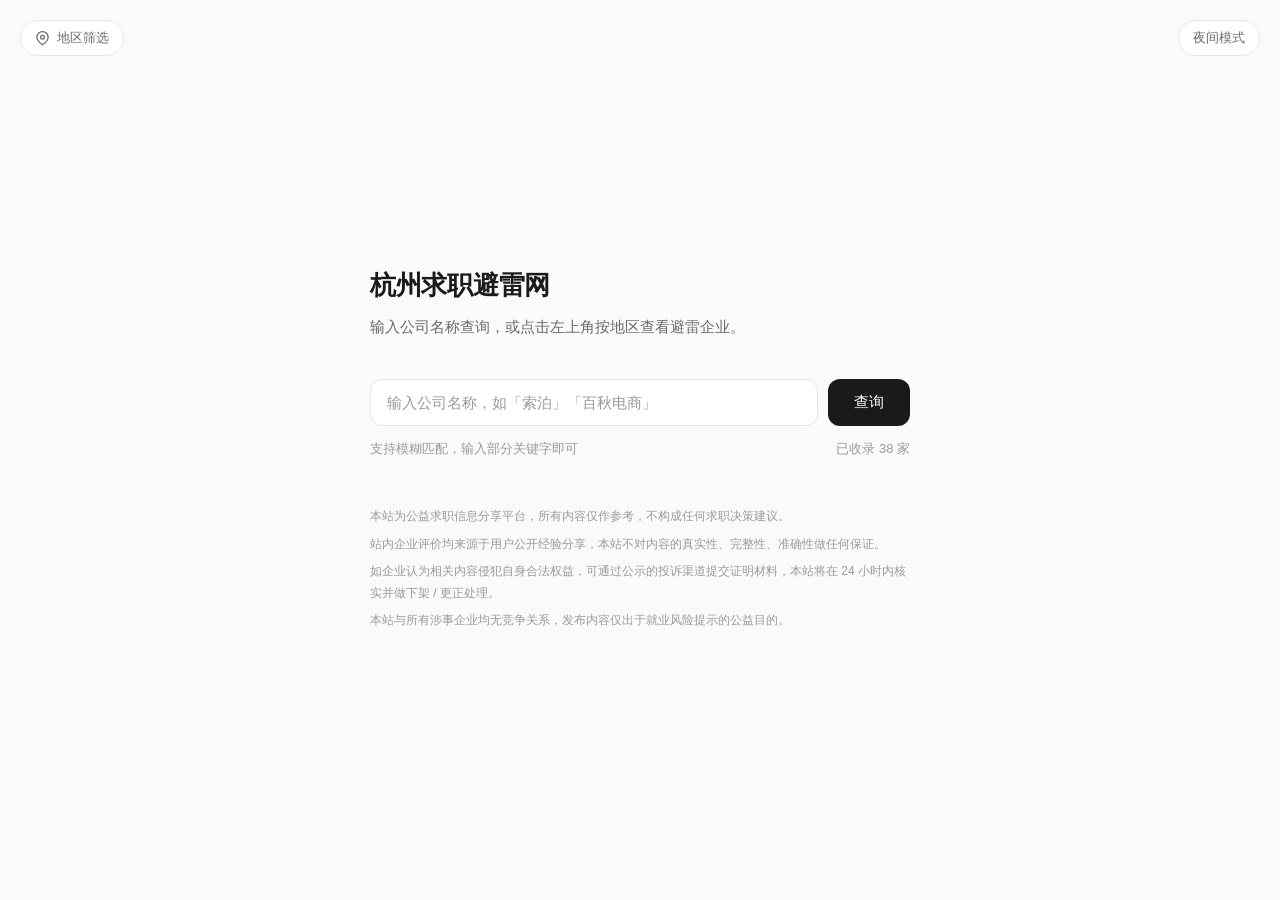
==== index.html @ a86a68ba "feat: 底部新增公益免责声明 - 搜索页与地区页底部统一展示四条免责声明：公益性质、内容仅供参考、侵权投诉 24 小时处理、与涉事企业无竞争关系 - footer 段落改用 p 标签并补充段间距样" ====
<!DOCTYPE html>
<html lang="zh-CN">
<head>
<meta charset="UTF-8">
<meta name="viewport" content="width=device-width, initial-scale=1.0">
<title>杭州求职避雷网</title>
<link rel="stylesheet" href="style.css">
<script>
  // 尽早应用主题，避免加载闪烁
  (function () {
    var saved = localStorage.getItem('theme');
    var dark = saved ? saved === 'dark'
      : window.matchMedia && window.matchMedia('(prefers-color-scheme: dark)').matches;
    if (dark) document.documentElement.setAttribute('data-theme', 'dark');
  })();
</script>
</head>
<body class="center">
  <div class="topbar">
    <a class="icon-btn" href="regions.html" title="按地区筛选">
      <svg viewBox="0 0 24 24" fill="none" stroke="currentColor" stroke-width="2" stroke-linecap="round" stroke-linejoin="round">
        <path d="M21 10c0 6-9 12-9 12s-9-6-9-12a9 9 0 0 1 18 0z"/>
        <circle cx="12" cy="10" r="3"/>
      </svg>
      地区筛选
    </a>
    <button class="icon-btn" id="themeToggle">夜间模式</button>
  </div>

  <div class="wrap">
    <div class="header">
      <h1>杭州求职避雷网</h1>
      <p>输入公司名称查询，或点击左上角按地区查看避雷企业。</p>
    </div>

    <div class="search-box">
      <input id="searchInput" type="text" placeholder="输入公司名称，如「索泊」「百秋电商」" autocomplete="off">
      <button id="searchBtn">查询</button>
    </div>

    <div class="meta">
      <span>支持模糊匹配，输入部分关键字即可</span>
      <span id="stat"></span>
    </div>

    <div class="suggest" id="suggest"></div>

    <div class="footer">
      <p>本站为公益求职信息分享平台，所有内容仅作参考，不构成任何求职决策建议。</p>
      <p>站内企业评价均来源于用户公开经验分享，本站不对内容的真实性、完整性、准确性做任何保证。</p>
      <p>如企业认为相关内容侵犯自身合法权益，可通过公示的投诉渠道提交证明材料，本站将在 24 小时内核实并做下架 / 更正处理。</p>
      <p>本站与所有涉事企业均无竞争关系，发布内容仅出于就业风险提示的公益目的。</p>
    </div>
  </div>

  <div class="overlay" id="overlay">
    <div class="modal" id="modal"></div>
  </div>

<script src="data.js"></script>
<script src="common.js"></script>
<script src="app.js"></script>
</body>
</html>
---- style.css ----
:root {
  --bg: #fafafa;
  --surface: #ffffff;
  --text: #1a1a1a;
  --text-soft: #6b6b6b;
  --text-faint: #9a9a9a;
  --border: #e6e6e6;
  --accent: #1a1a1a;
  --accent-text: #ffffff;
  --danger: #d64545;
  --danger-soft: #fbeaea;
  --safe: #2f8a5b;
  --safe-soft: #eaf5ef;
  --map-fill: #eef0f3;
  --map-fill-active: #d64545;
  --map-stroke: #d6d9de;
  --shadow: rgba(0,0,0,.14);
  --radius: 12px;
}
html[data-theme="dark"] {
  --bg: #16181d;
  --surface: #1e2127;
  --text: #e8e8ea;
  --text-soft: #a8abb2;
  --text-faint: #71757e;
  --border: #2f333b;
  --accent: #e8e8ea;
  --accent-text: #16181d;
  --danger: #ff6b6b;
  --danger-soft: #3a2222;
  --safe: #5cc98a;
  --safe-soft: #1e2e26;
  --map-fill: #2a2e36;
  --map-fill-active: #ff6b6b;
  --map-stroke: #3a3f48;
  --shadow: rgba(0,0,0,.5);
}
* { margin: 0; padding: 0; box-sizing: border-box; }
html, body { min-height: 100%; }
body {
  font-family: -apple-system, "PingFang SC", "Microsoft YaHei", "Segoe UI", sans-serif;
  background: var(--bg);
  color: var(--text);
  -webkit-font-smoothing: antialiased;
  display: flex;
  flex-direction: column;
  align-items: center;
  padding: 48px 20px;
  transition: background .25s, color .25s;
}
body.center { justify-content: center; min-height: 100vh; }

/* 顶栏按钮 */
.topbar {
  position: fixed;
  top: 20px;
  left: 20px;
  right: 20px;
  display: flex;
  justify-content: space-between;
  pointer-events: none;
  z-index: 10;
}
.topbar button, .topbar a { pointer-events: auto; }
.icon-btn {
  display: inline-flex;
  align-items: center;
  gap: 7px;
  padding: 8px 14px;
  font-size: 13px;
  color: var(--text-soft);
  background: var(--surface);
  border: 1px solid var(--border);
  border-radius: 20px;
  cursor: pointer;
  text-decoration: none;
  transition: border-color .15s, color .15s;
}
.icon-btn:hover { border-color: var(--accent); color: var(--text); }
.icon-btn svg { width: 15px; height: 15px; }

.wrap { width: 100%; max-width: 540px; }
.wrap.wide { max-width: 860px; }

.header { margin-bottom: 40px; }
.header h1 { font-size: 26px; font-weight: 600; letter-spacing: -0.01em; }
.header p { margin-top: 12px; color: var(--text-soft); font-size: 15px; line-height: 1.6; }

/* 搜索框 */
.search-box { display: flex; gap: 10px; margin-bottom: 14px; }
#searchInput {
  flex: 1;
  padding: 14px 16px;
  font-size: 15px;
  border: 1px solid var(--border);
  border-radius: var(--radius);
  background: var(--surface);
  color: var(--text);
  outline: none;
  transition: border-color .15s;
}
#searchInput::placeholder { color: var(--text-faint); }
#searchInput:focus { border-color: var(--accent); }
#searchBtn {
  padding: 0 26px;
  font-size: 15px;
  font-weight: 500;
  border: none;
  border-radius: var(--radius);
  background: var(--accent);
  color: var(--accent-text);
  cursor: pointer;
  transition: opacity .15s;
}
#searchBtn:hover { opacity: .85; }

.meta {
  display: flex;
  justify-content: space-between;
  align-items: center;
  font-size: 13px;
  color: var(--text-faint);
}

.suggest { margin-top: 16px; }
.suggest-item {
  padding: 14px 16px;
  background: var(--surface);
  border: 1px solid var(--border);
  border-radius: var(--radius);
  margin-bottom: 8px;
  cursor: pointer;
  font-size: 15px;
  transition: border-color .15s;
}
.suggest-item:hover { border-color: var(--accent); }

/* 弹窗 */
.overlay {
  position: fixed;
  inset: 0;
  background: rgba(0,0,0,.32);
  display: none;
  align-items: center;
  justify-content: center;
  padding: 20px;
  z-index: 100;
}
.overlay.show { display: flex; }
.modal {
  width: 100%;
  max-width: 480px;
  max-height: 84vh;
  overflow-y: auto;
  background: var(--surface);
  border-radius: 16px;
  padding: 28px;
  box-shadow: 0 20px 60px var(--shadow);
  animation: rise .2s ease;
}
@keyframes rise {
  from { transform: translateY(12px); opacity: 0; }
  to { transform: translateY(0); opacity: 1; }
}
.badge {
  display: inline-block;
  font-size: 12px;
  font-weight: 500;
  padding: 5px 12px;
  border-radius: 20px;
  margin-bottom: 18px;
  letter-spacing: .02em;
}
.modal.danger .badge { background: var(--danger-soft); color: var(--danger); }
.modal.safe .badge { background: var(--safe-soft); color: var(--safe); }
.modal h2 { font-size: 21px; font-weight: 600; margin-bottom: 8px; letter-spacing: -0.01em; }
.modal .subtitle { font-size: 13px; color: var(--text-faint); margin-bottom: 16px; }

/* 避雷原因 + 标签结合 */
.reason {
  font-size: 15px;
  line-height: 1.75;
  color: var(--text);
  padding: 16px;
  background: var(--bg);
  border-radius: 10px;
  margin-bottom: 16px;
}
.reason .label,
.group-note .label {
  display: block;
  font-size: 12px;
  color: var(--text-faint);
  margin-bottom: 6px;
  letter-spacing: .04em;
}
.reason p { margin: 0; }
.reason-tags { display: flex; flex-wrap: wrap; gap: 8px; margin-top: 12px; }
.tag {
  font-size: 12px;
  padding: 4px 10px;
  border-radius: 6px;
  background: var(--surface);
  color: var(--danger);
  border: 1px solid var(--border);
}
.group-note {
  font-size: 13px;
  line-height: 1.7;
  color: var(--danger);
  background: var(--danger-soft);
  padding: 14px 16px;
  border-radius: 10px;
  margin-bottom: 16px;
}
.desc { font-size: 15px; line-height: 1.75; color: var(--text); margin-bottom: 16px; }
.desc b { font-weight: 600; }
.close-btn {
  display: block;
  width: 100%;
  padding: 13px;
  border: 1px solid var(--border);
  border-radius: 10px;
  background: var(--surface);
  color: var(--text);
  font-size: 15px;
  cursor: pointer;
  transition: background .15s;
}
.close-btn:hover { background: var(--bg); }

.footer { margin-top: 48px; font-size: 12px; color: var(--text-faint); line-height: 1.8; }
.footer p { margin: 0 0 6px; }
.footer p:last-child { margin-bottom: 0; }

/* —— 地区页 —— */
.filter-section { margin-bottom: 28px; }
.filter-label { font-size: 13px; color: var(--text-faint); margin-bottom: 12px; letter-spacing: .04em; }
.chips { display: flex; flex-wrap: wrap; gap: 8px; }
.chip {
  font-size: 13px;
  padding: 8px 14px;
  border-radius: 8px;
  background: var(--surface);
  border: 1px solid var(--border);
  color: var(--text);
  cursor: pointer;
  transition: all .15s;
}
.chip:hover { border-color: var(--accent); }
.chip.active { background: var(--accent); color: var(--accent-text); border-color: var(--accent); }
.chip .cnt { color: var(--danger); font-weight: 600; margin-left: 5px; }
.chip.active .cnt { color: inherit; opacity: .8; }

.result-head {
  display: flex;
  justify-content: space-between;
  align-items: baseline;
  margin: 8px 0 16px;
}
.result-head h2 { font-size: 18px; font-weight: 600; }
.result-head .count { font-size: 13px; color: var(--text-faint); }

.company-card {
  padding: 18px;
  background: var(--surface);
  border: 1px solid var(--border);
  border-radius: var(--radius);
  margin-bottom: 12px;
  cursor: pointer;
  transition: border-color .15s, transform .1s;
}
.company-card:hover { border-color: var(--accent); }
.company-card:active { transform: scale(.995); }
.company-card .cc-name { font-size: 16px; font-weight: 600; margin-bottom: 4px; }
.company-card .cc-full { font-size: 12px; color: var(--text-faint); margin-bottom: 10px; }
.company-card .cc-reason { font-size: 14px; line-height: 1.7; color: var(--text-soft); margin-bottom: 12px; }
.company-card .cc-tags { display: flex; flex-wrap: wrap; gap: 6px; }
.empty { font-size: 14px; color: var(--text-faint); padding: 40px 0; text-align: center; }
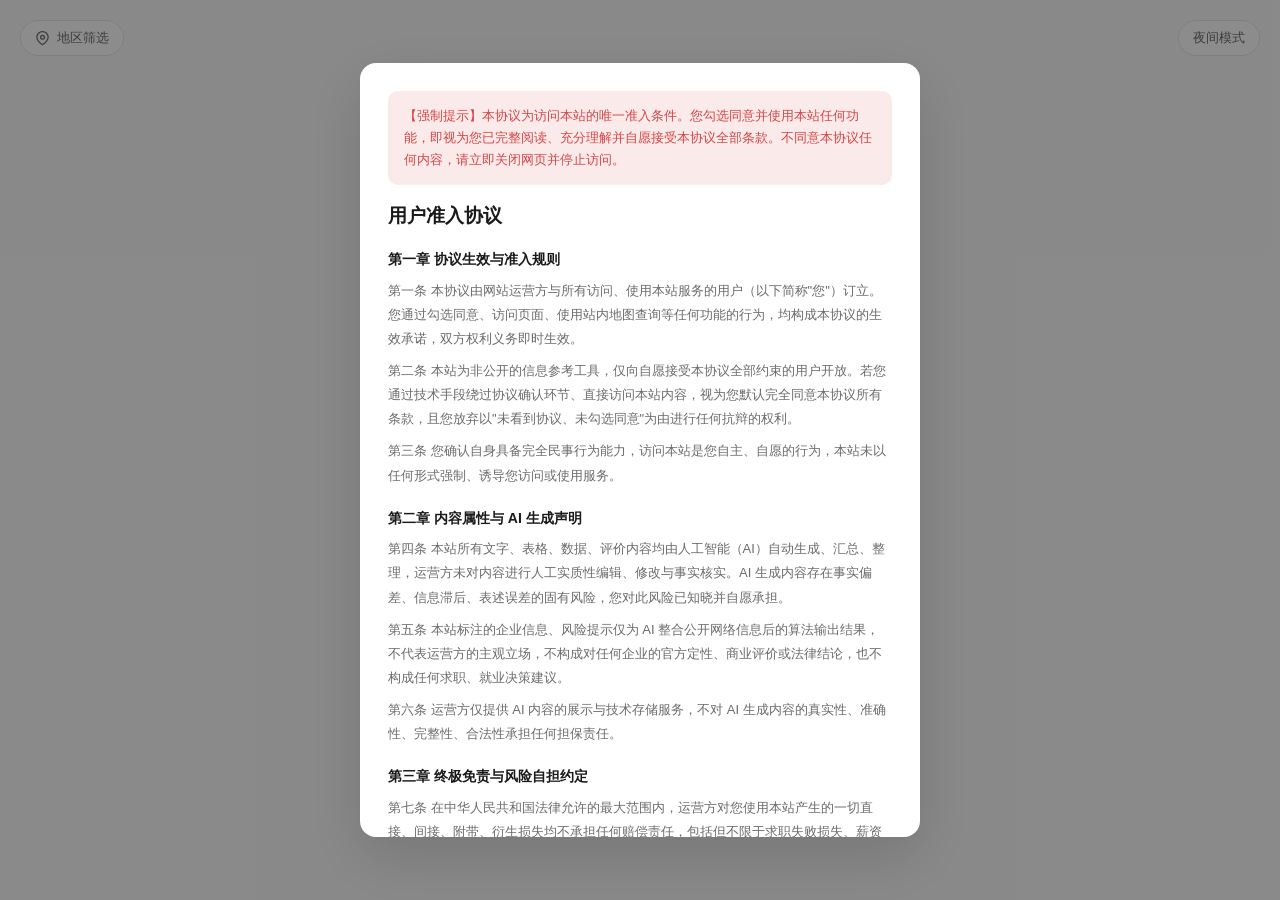
==== commit 60e502ca: "feat: 新增用户准入协议强制弹窗 - 首次访问搜索页/地区页时全屏弹出《用户准入协议》全文（强制提示 + 六章十八条） - 点击页面任意区域（含协议内容区）即视为同意并关闭 - 同一会话内只强制弹" ====
--- a/index.html
+++ b/index.html
@@ -57,6 +57,8 @@
     <div class="modal" id="modal"></div>
   </div>
 
+  <div class="agreement-overlay" id="agreementOverlay"></div>
+
 <script src="data.js"></script>
 <script src="common.js"></script>
 <script src="app.js"></script>
--- a/style.css
+++ b/style.css
@@ -277,3 +277,54 @@
 .company-card .cc-reason { font-size: 14px; line-height: 1.7; color: var(--text-soft); margin-bottom: 12px; }
 .company-card .cc-tags { display: flex; flex-wrap: wrap; gap: 6px; }
 .empty { font-size: 14px; color: var(--text-faint); padding: 40px 0; text-align: center; }
+
+/* —— 准入协议弹窗（点击任意区域关闭） —— */
+.agreement-overlay {
+  position: fixed;
+  inset: 0;
+  background: rgba(0,0,0,.45);
+  display: none;
+  align-items: center;
+  justify-content: center;
+  padding: 20px;
+  z-index: 200;
+  cursor: pointer;
+}
+.agreement-overlay.show { display: flex; }
+.agreement-modal {
+  width: 100%;
+  max-width: 560px;
+  max-height: 86vh;
+  overflow-y: auto;
+  background: var(--surface);
+  border-radius: 16px;
+  padding: 28px;
+  box-shadow: 0 20px 60px var(--shadow);
+  animation: rise .2s ease;
+  cursor: default;
+}
+.agreement-modal .agr-tip {
+  font-size: 13px;
+  line-height: 1.7;
+  color: var(--danger);
+  background: var(--danger-soft);
+  padding: 14px 16px;
+  border-radius: 10px;
+  margin-bottom: 18px;
+}
+.agreement-modal h2 { font-size: 19px; font-weight: 600; margin-bottom: 4px; }
+.agreement-modal .agr-body { font-size: 13px; line-height: 1.85; color: var(--text-soft); }
+.agreement-modal .agr-body h3 {
+  font-size: 14px;
+  font-weight: 600;
+  color: var(--text);
+  margin: 18px 0 6px;
+}
+.agreement-modal .agr-body p { margin: 0 0 8px; }
+.agreement-modal .agr-hint {
+  margin-top: 20px;
+  font-size: 12px;
+  color: var(--text-faint);
+  text-align: center;
+  letter-spacing: .04em;
+}
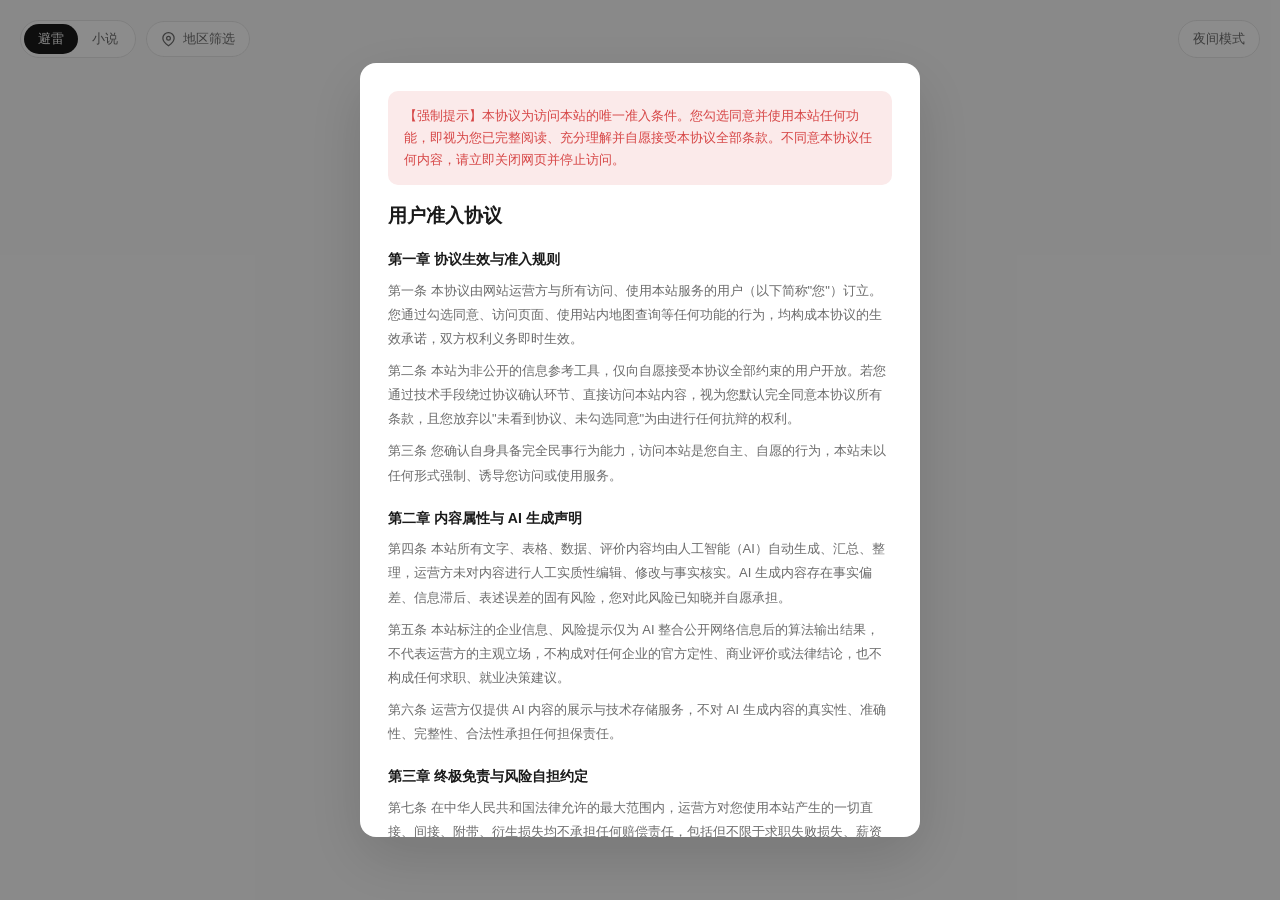
==== commit 448c2ae7: "feat: 新增小说模式与左上角模式切换开关，删除三棵大树数据 - 删除「杭州三棵大树科技」黑名单记录（38→37 家） - 新增小说模式：novel.html 书架卡片列表 + 章节阅读，novel" ====
--- a/index.html
+++ b/index.html
@@ -17,13 +17,20 @@
 </head>
 <body class="center">
   <div class="topbar">
-    <a class="icon-btn" href="regions.html" title="按地区筛选">
-      <svg viewBox="0 0 24 24" fill="none" stroke="currentColor" stroke-width="2" stroke-linecap="round" stroke-linejoin="round">
-        <path d="M21 10c0 6-9 12-9 12s-9-6-9-12a9 9 0 0 1 18 0z"/>
-        <circle cx="12" cy="10" r="3"/>
-      </svg>
-      地区筛选
-    </a>
+    <div class="topbar-left">
+      <div class="mode-switch" id="modeSwitch" data-mode="lei" role="tablist" aria-label="模式切换">
+        <span class="mode-thumb"></span>
+        <button class="mode-opt active" data-target="index.html" role="tab">避雷</button>
+        <button class="mode-opt" data-target="novel.html" role="tab">小说</button>
+      </div>
+      <a class="icon-btn" href="regions.html" title="按地区筛选">
+        <svg viewBox="0 0 24 24" fill="none" stroke="currentColor" stroke-width="2" stroke-linecap="round" stroke-linejoin="round">
+          <path d="M21 10c0 6-9 12-9 12s-9-6-9-12a9 9 0 0 1 18 0z"/>
+          <circle cx="12" cy="10" r="3"/>
+        </svg>
+        地区筛选
+      </a>
+    </div>
     <button class="icon-btn" id="themeToggle">夜间模式</button>
   </div>
 
@@ -50,6 +57,12 @@
       <p>站内企业评价均来源于用户公开经验分享，本站不对内容的真实性、完整性、准确性做任何保证。</p>
       <p>如企业认为相关内容侵犯自身合法权益，可通过公示的投诉渠道提交证明材料，本站将在 24 小时内核实并做下架 / 更正处理。</p>
       <p>本站与所有涉事企业均无竞争关系，发布内容仅出于就业风险提示的公益目的。</p>
+      <button class="contact-link" id="contactBtn">
+        <svg viewBox="0 0 24 24" fill="none" stroke="currentColor" stroke-width="2" stroke-linecap="round" stroke-linejoin="round">
+          <path d="M21 15a2 2 0 0 1-2 2H7l-4 4V5a2 2 0 0 1 2-2h14a2 2 0 0 1 2 2z"/>
+        </svg>
+        联系我们
+      </button>
     </div>
   </div>
 
--- a/style.css
+++ b/style.css
@@ -62,6 +62,44 @@
   z-index: 10;
 }
 .topbar button, .topbar a { pointer-events: auto; }
+.topbar-left { display: flex; align-items: center; gap: 10px; pointer-events: none; }
+
+/* 模式切换开关（避雷 / 小说）：滑块滑动动画 */
+.mode-switch {
+  position: relative;
+  display: inline-flex;
+  padding: 3px;
+  background: var(--surface);
+  border: 1px solid var(--border);
+  border-radius: 20px;
+  pointer-events: auto;
+}
+.mode-switch .mode-thumb {
+  position: absolute;
+  top: 3px;
+  left: 3px;
+  width: calc(50% - 3px);
+  height: calc(100% - 6px);
+  background: var(--accent);
+  border-radius: 16px;
+  transition: transform .18s ease;
+  z-index: 0;
+}
+.mode-switch[data-mode="novel"] .mode-thumb { transform: translateX(100%); }
+.mode-switch .mode-opt {
+  position: relative;
+  z-index: 1;
+  min-width: 48px;
+  padding: 6px 14px;
+  font-size: 13px;
+  color: var(--text-soft);
+  background: none;
+  border: none;
+  border-radius: 16px;
+  cursor: pointer;
+  transition: color .18s;
+}
+.mode-switch .mode-opt.active { color: var(--accent-text); }
 .icon-btn {
   display: inline-flex;
   align-items: center;
@@ -232,6 +270,30 @@
 .footer { margin-top: 48px; font-size: 12px; color: var(--text-faint); line-height: 1.8; }
 .footer p { margin: 0 0 6px; }
 .footer p:last-child { margin-bottom: 0; }
+.contact-link {
+  display: inline-flex;
+  align-items: center;
+  gap: 7px;
+  margin-top: 18px;
+  padding: 8px 16px;
+  font-size: 13px;
+  color: var(--text-soft);
+  background: var(--surface);
+  border: 1px solid var(--border);
+  border-radius: 20px;
+  cursor: pointer;
+  transition: border-color .15s, color .15s;
+}
+.contact-link svg { width: 14px; height: 14px; }
+.contact-link:hover { border-color: var(--accent); color: var(--text); }
+
+/* 联系我们弹窗内的二维码海报 */
+.modal.contact .contact-poster {
+  display: block;
+  width: 100%;
+  border-radius: 10px;
+  margin-bottom: 16px;
+}
 
 /* —— 地区页 —— */
 .filter-section { margin-bottom: 28px; }
@@ -251,6 +313,55 @@
 .chip.active { background: var(--accent); color: var(--accent-text); border-color: var(--accent); }
 .chip .cnt { color: var(--danger); font-weight: 600; margin-left: 5px; }
 .chip.active .cnt { color: inherit; opacity: .8; }
+
+/* —— 行政区地图（点击热区筛选） —— */
+.map-wrap {
+  position: relative;
+  width: 100%;
+  max-width: 620px;
+  margin: 0 auto;
+  aspect-ratio: 730 / 547;
+  background: var(--bg);
+  border: 1px solid var(--border);
+  border-radius: var(--radius);
+  overflow: hidden;
+  user-select: none;
+}
+.map-image, .hit-map {
+  position: absolute;
+  inset: 0;
+  width: 100%;
+  height: 100%;
+  display: block;
+}
+.map-image { object-fit: contain; pointer-events: none; }
+/* 暗色主题下轻微压暗底图，与深色背景协调 */
+html[data-theme="dark"] .map-image { filter: brightness(.9); }
+.hit-map { z-index: 2; }
+.region-hit {
+  fill: transparent;
+  stroke: transparent;
+  stroke-width: 1.5;
+  cursor: pointer;
+  outline: none;
+  transition: fill .12s;
+}
+.region-hit:hover,
+.region-hit:focus { fill: rgba(26,26,26,.1); }
+.region-hit.selected,
+.region-hit.selected:hover { fill: rgba(26,26,26,.14); }
+
+/* 已选行政区提示（显示在地图下方） */
+.map-selected {
+  margin: 12px auto 0;
+  max-width: 620px;
+  font-size: 13px;
+  color: var(--text-soft);
+  text-align: center;
+}
+.map-selected .name { font-weight: 600; color: var(--text); }
+.map-selected .cnt { color: var(--text-faint); margin-left: 6px; }
+#extraDistrictChips { margin-top: 14px; }
 
 .result-head {
   display: flex;
@@ -328,3 +439,72 @@
   text-align: center;
   letter-spacing: .04em;
 }
+
+/* —— 小说模式：书架 —— */
+.shelf { display: none; grid-template-columns: repeat(auto-fill, minmax(260px, 1fr)); gap: 14px; }
+.shelf.show { display: grid; }
+.book-card {
+  padding: 20px;
+  background: var(--surface);
+  border: 1px solid var(--border);
+  border-radius: var(--radius);
+  cursor: pointer;
+  transition: border-color .15s, transform .1s;
+}
+.book-card:hover { border-color: var(--accent); }
+.book-card:active { transform: scale(.995); }
+.book-card .book-title { font-size: 17px; font-weight: 600; margin-bottom: 5px; letter-spacing: -0.01em; }
+.book-card .book-author { font-size: 12px; color: var(--text-faint); margin-bottom: 12px; }
+.book-card .book-intro { font-size: 14px; line-height: 1.7; color: var(--text-soft); margin-bottom: 14px; }
+.book-card .book-tags { display: flex; flex-wrap: wrap; gap: 6px; }
+.book-tag {
+  font-size: 12px;
+  padding: 4px 10px;
+  border-radius: 6px;
+  background: var(--bg);
+  color: var(--text-soft);
+  border: 1px solid var(--border);
+}
+
+/* —— 小说模式：阅读视图 —— */
+.reader { display: none; }
+.reader.show { display: block; }
+.reader-top { display: flex; align-items: center; gap: 12px; margin-bottom: 18px; }
+.reader-top .reader-back { pointer-events: auto; }
+.reader-top .reader-book { font-size: 14px; color: var(--text-faint); }
+.chapter-list { display: flex; flex-wrap: wrap; gap: 8px; margin-bottom: 24px; }
+.chapter-item {
+  font-size: 13px;
+  padding: 8px 14px;
+  border-radius: 8px;
+  background: var(--surface);
+  border: 1px solid var(--border);
+  color: var(--text);
+  cursor: pointer;
+  transition: all .15s;
+}
+.chapter-item:hover { border-color: var(--accent); }
+.chapter-item.active { background: var(--accent); color: var(--accent-text); border-color: var(--accent); }
+.chapter-body {
+  max-width: 720px;
+  margin: 0 auto;
+  background: var(--surface);
+  border: 1px solid var(--border);
+  border-radius: var(--radius);
+  padding: 36px 40px;
+}
+.chapter-body h2 { font-size: 22px; font-weight: 600; margin-bottom: 24px; letter-spacing: -0.01em; }
+.chapter-body p {
+  font-size: 16px;
+  line-height: 2;
+  color: var(--text);
+  margin: 0 0 20px;
+  text-indent: 2em;
+}
+.chapter-body p:last-child { margin-bottom: 0; }
+.reader-pager { display: flex; justify-content: center; gap: 12px; margin-top: 24px; }
+.reader-pager .icon-btn:disabled { opacity: .4; cursor: not-allowed; }
+@media (max-width: 620px) {
+  .chapter-body { padding: 24px 20px; }
+  .chapter-body p { font-size: 15px; }
+}
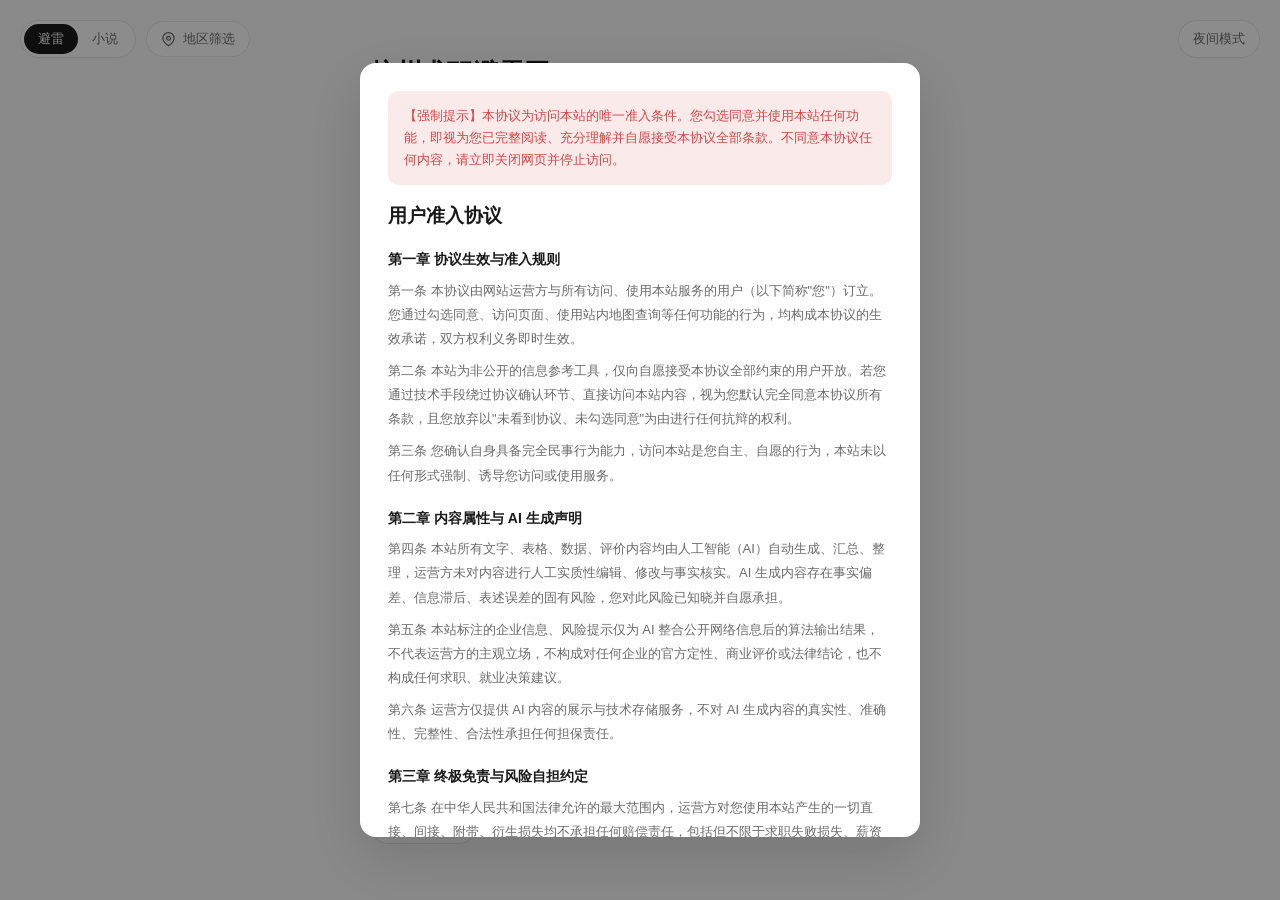
==== commit 1f6ecb5e: "docs: 更新底部免责声明为完整版，字号调小 - 三页 footer 声明统一替换为公益/免责完整版声明 - 抽为 common.js 的 DISCLAIMER_HTML 常量，一处维护 - 声明字" ====
--- a/index.html
+++ b/index.html
@@ -53,10 +53,7 @@
     <div class="suggest" id="suggest"></div>
 
     <div class="footer">
-      <p>本站为公益求职信息分享平台，所有内容仅作参考，不构成任何求职决策建议。</p>
-      <p>站内企业评价均来源于用户公开经验分享，本站不对内容的真实性、完整性、准确性做任何保证。</p>
-      <p>如企业认为相关内容侵犯自身合法权益，可通过公示的投诉渠道提交证明材料，本站将在 24 小时内核实并做下架 / 更正处理。</p>
-      <p>本站与所有涉事企业均无竞争关系，发布内容仅出于就业风险提示的公益目的。</p>
+      <div id="disclaimer" class="disclaimer"></div>
       <button class="contact-link" id="contactBtn">
         <svg viewBox="0 0 24 24" fill="none" stroke="currentColor" stroke-width="2" stroke-linecap="round" stroke-linejoin="round">
           <path d="M21 15a2 2 0 0 1-2 2H7l-4 4V5a2 2 0 0 1 2-2h14a2 2 0 0 1 2 2z"/>
--- a/style.css
+++ b/style.css
@@ -270,6 +270,10 @@
 .footer { margin-top: 48px; font-size: 12px; color: var(--text-faint); line-height: 1.8; }
 .footer p { margin: 0 0 6px; }
 .footer p:last-child { margin-bottom: 0; }
+/* 底部免责声明：字号更小，颜色沿用 footer */
+.disclaimer { font-size: 11px; line-height: 1.75; }
+.disclaimer p { margin: 0 0 6px; }
+.disclaimer p:last-child { margin-bottom: 0; }
 .contact-link {
   display: inline-flex;
   align-items: center;
@@ -465,6 +469,22 @@
   color: var(--text-soft);
   border: 1px solid var(--border);
 }
+/* 「我要分享」卡片 */
+.add-card {
+  display: flex;
+  flex-direction: column;
+  align-items: center;
+  justify-content: center;
+  text-align: center;
+  min-height: 160px;
+  background: var(--bg);
+  border: 1px dashed var(--border);
+  color: var(--text-soft);
+}
+.add-card:hover { border-color: var(--accent); color: var(--text); }
+.add-card .add-plus { font-size: 34px; font-weight: 300; line-height: 1; margin-bottom: 12px; }
+.add-card .add-text { font-size: 15px; font-weight: 600; color: var(--text); margin-bottom: 4px; }
+.add-card .add-sub { font-size: 12px; color: var(--text-faint); }
 
 /* —— 小说模式：阅读视图 —— */
 .reader { display: none; }
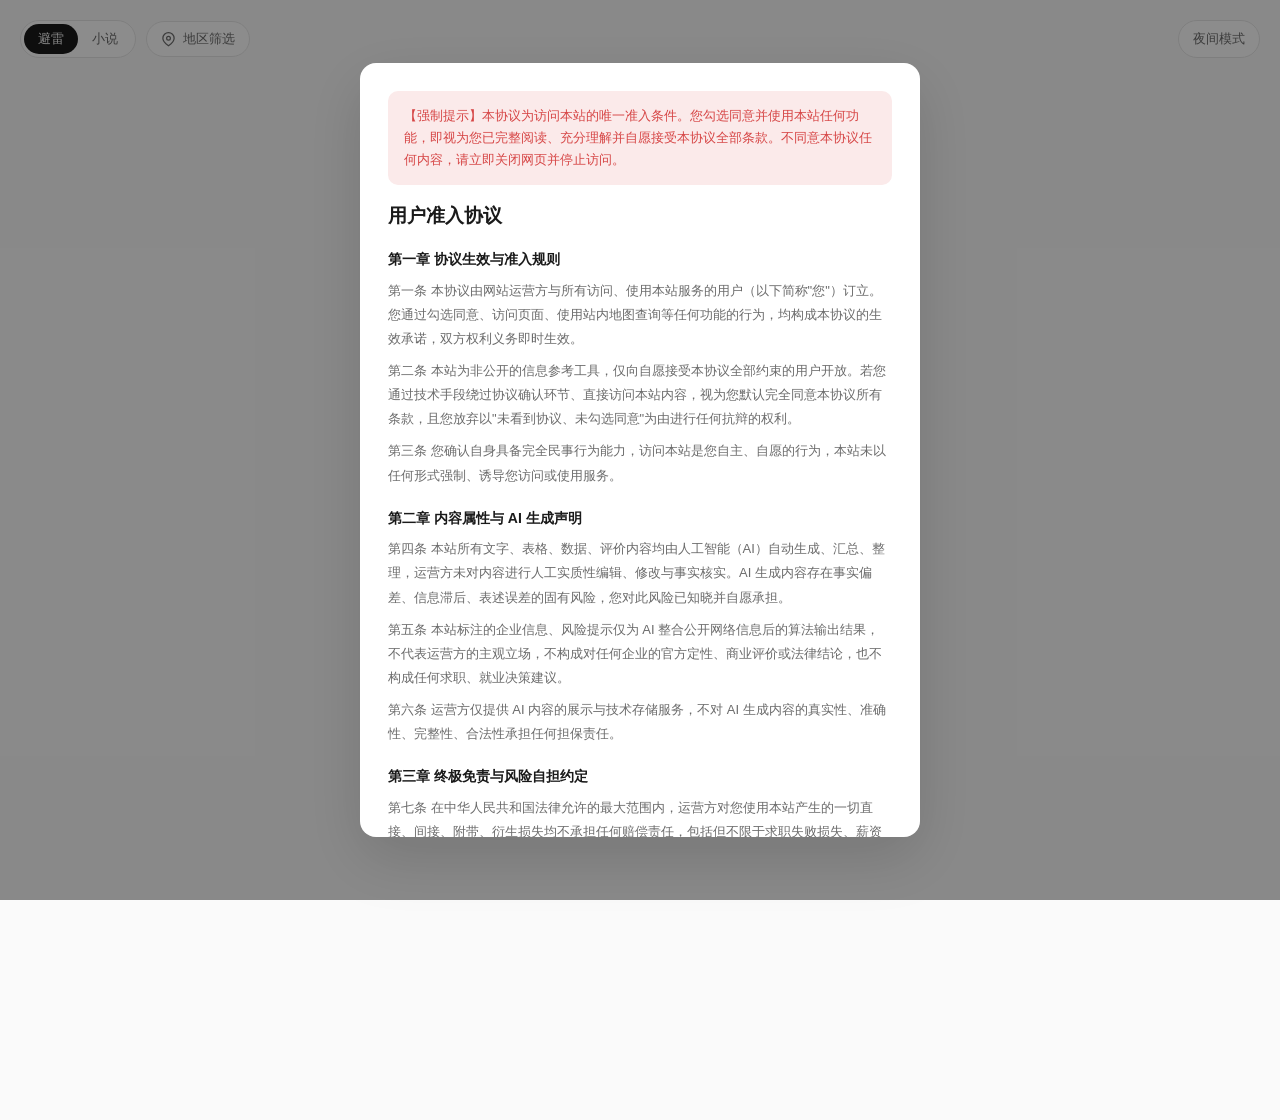
==== commit b1095ca1: "fix: 短页面也可下滑触发免责声明，并统一下滑弹出逻辑 - 搜索页/小说页内容过短、页面不可滚动，导致免责声明永远无法触发显示 - 改用 body.pull 布局：顶部对齐 + 额外底部空间，使短页" ====
--- a/index.html
+++ b/index.html
@@ -15,7 +15,7 @@
   })();
 </script>
 </head>
-<body class="center">
+<body class="pull">
   <div class="topbar">
     <div class="topbar-left">
       <div class="mode-switch" id="modeSwitch" data-mode="lei" role="tablist" aria-label="模式切换">
--- a/style.css
+++ b/style.css
@@ -123,6 +123,8 @@
 .header { margin-bottom: 40px; }
 .header h1 { font-size: 26px; font-weight: 600; letter-spacing: -0.01em; }
 .header p { margin-top: 12px; color: var(--text-soft); font-size: 15px; line-height: 1.6; }
+/* 短内容页头部居中，首屏更大气 */
+body.pull .header { text-align: center; }
 
 /* 搜索框 */
 .search-box { display: flex; gap: 10px; margin-bottom: 14px; }
@@ -270,9 +272,34 @@
 .footer { margin-top: 48px; font-size: 12px; color: var(--text-faint); line-height: 1.8; }
 .footer p { margin: 0 0 6px; }
 .footer p:last-child { margin-bottom: 0; }
-/* 底部免责声明：字号更小，颜色沿用 footer */
-.disclaimer { font-size: 11px; line-height: 1.75; }
-.disclaimer p { margin: 0 0 6px; }
+/* 底部免责声明：默认隐藏，滚动到页面底部时淡入（不占文档流，保持页面留白） */
+.disclaimer {
+  position: fixed;
+  left: 0;
+  right: 0;
+  bottom: 0;
+  z-index: 50;
+  max-height: 46vh;
+  overflow-y: auto;
+  padding: 14px 20px calc(14px + env(safe-area-inset-bottom));
+  font-size: 10px;
+  line-height: 1.6;
+  color: var(--text-faint);
+  background: var(--bg);
+  border-top: 1px solid var(--border);
+  box-shadow: 0 -6px 20px var(--shadow);
+  opacity: 0;
+  visibility: hidden;
+  transform: translateY(8px);
+  pointer-events: none;
+  transition: opacity .3s, transform .3s, visibility .3s;
+}
+.disclaimer.visible { opacity: 1; visibility: visible; transform: translateY(0); pointer-events: auto; }
+/* 短内容页（搜索页 / 小说书架页）：顶部对齐 + 额外底部空间，
+   使页面可向下滚动，从而统一“下滑到底”触发免责声明，首屏留白不变 */
+body.pull { justify-content: flex-start; min-height: calc(100vh + 220px); padding-top: 84px; }
+.disclaimer .disc-inner { max-width: 860px; margin: 0 auto; }
+.disclaimer p { margin: 0 0 3px; }
 .disclaimer p:last-child { margin-bottom: 0; }
 .contact-link {
   display: inline-flex;
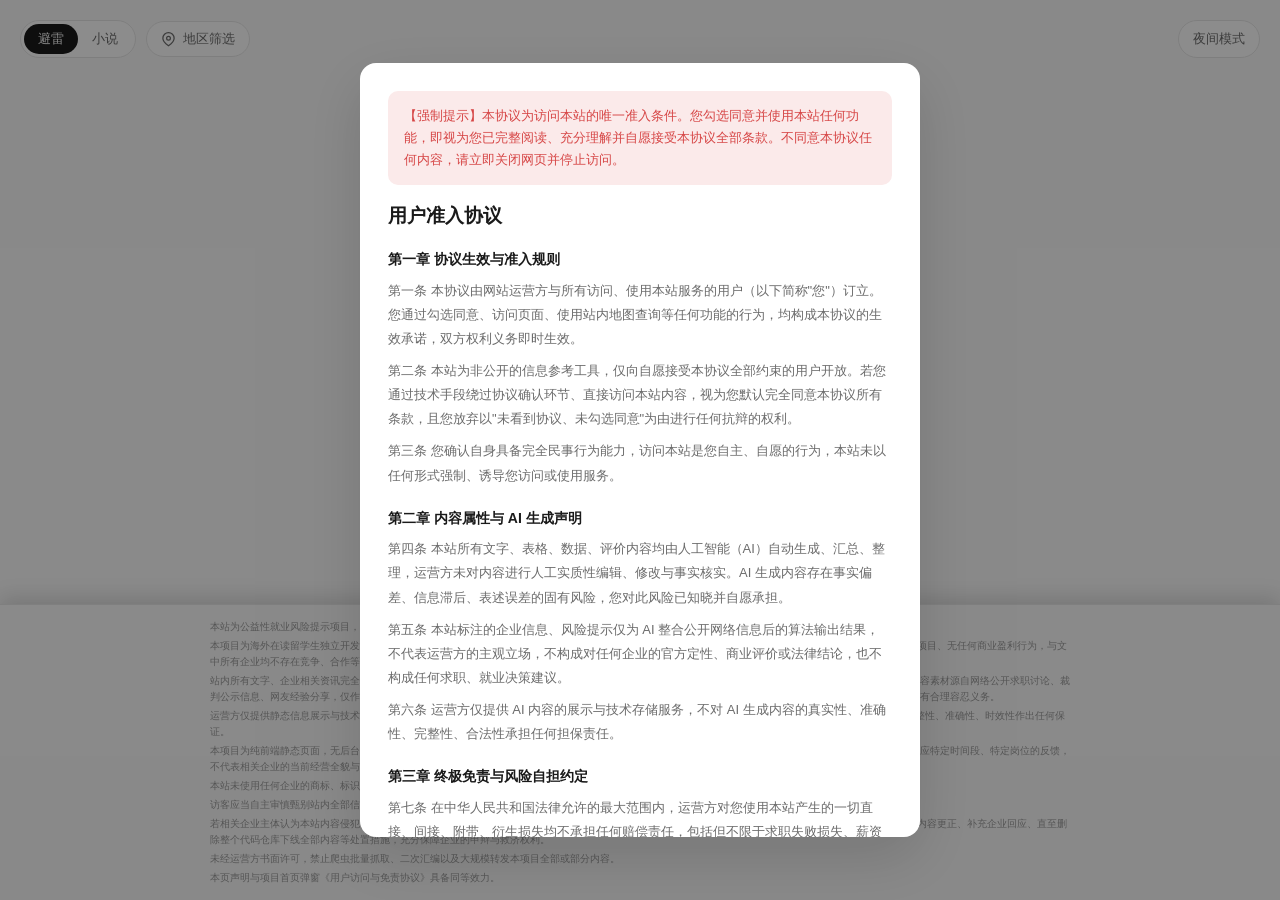
==== commit 58aa3ec6: "feat: 新增搜索演示用「示例」条目，不计入总数 - data.js 新增 example:true 的示例条目（名称/类别/介绍/别名均为示例文案） - 新增 VISIBLE_LIST（排除 ex" ====
--- a/index.html
+++ b/index.html
@@ -41,7 +41,7 @@
     </div>
 
     <div class="search-box">
-      <input id="searchInput" type="text" placeholder="输入公司名称，如「索泊」「百秋电商」" autocomplete="off">
+      <input id="searchInput" type="text" placeholder="输入公司名称，例如「示例」" autocomplete="off">
       <button id="searchBtn">查询</button>
     </div>
 
--- a/style.css
+++ b/style.css
@@ -295,9 +295,11 @@
   transition: opacity .3s, transform .3s, visibility .3s;
 }
 .disclaimer.visible { opacity: 1; visibility: visible; transform: translateY(0); pointer-events: auto; }
-/* 短内容页（搜索页 / 小说书架页）：顶部对齐 + 额外底部空间，
-   使页面可向下滚动，从而统一“下滑到底”触发免责声明，首屏留白不变 */
-body.pull { justify-content: flex-start; min-height: calc(100vh + 220px); padding-top: 84px; }
+/* 短内容页（搜索页 / 小说书架页）：内容首屏垂直居中；
+   .wrap 用上下 auto 外边距在首屏居中，::after 在其后撑出可下滑余量 */
+body.pull { justify-content: flex-start; min-height: 100vh; }
+body.pull .wrap { margin-top: auto; margin-bottom: auto; }
+body.pull::after { content: ""; flex: none; width: 100%; height: 480px; }
 .disclaimer .disc-inner { max-width: 860px; margin: 0 auto; }
 .disclaimer p { margin: 0 0 3px; }
 .disclaimer p:last-child { margin-bottom: 0; }
